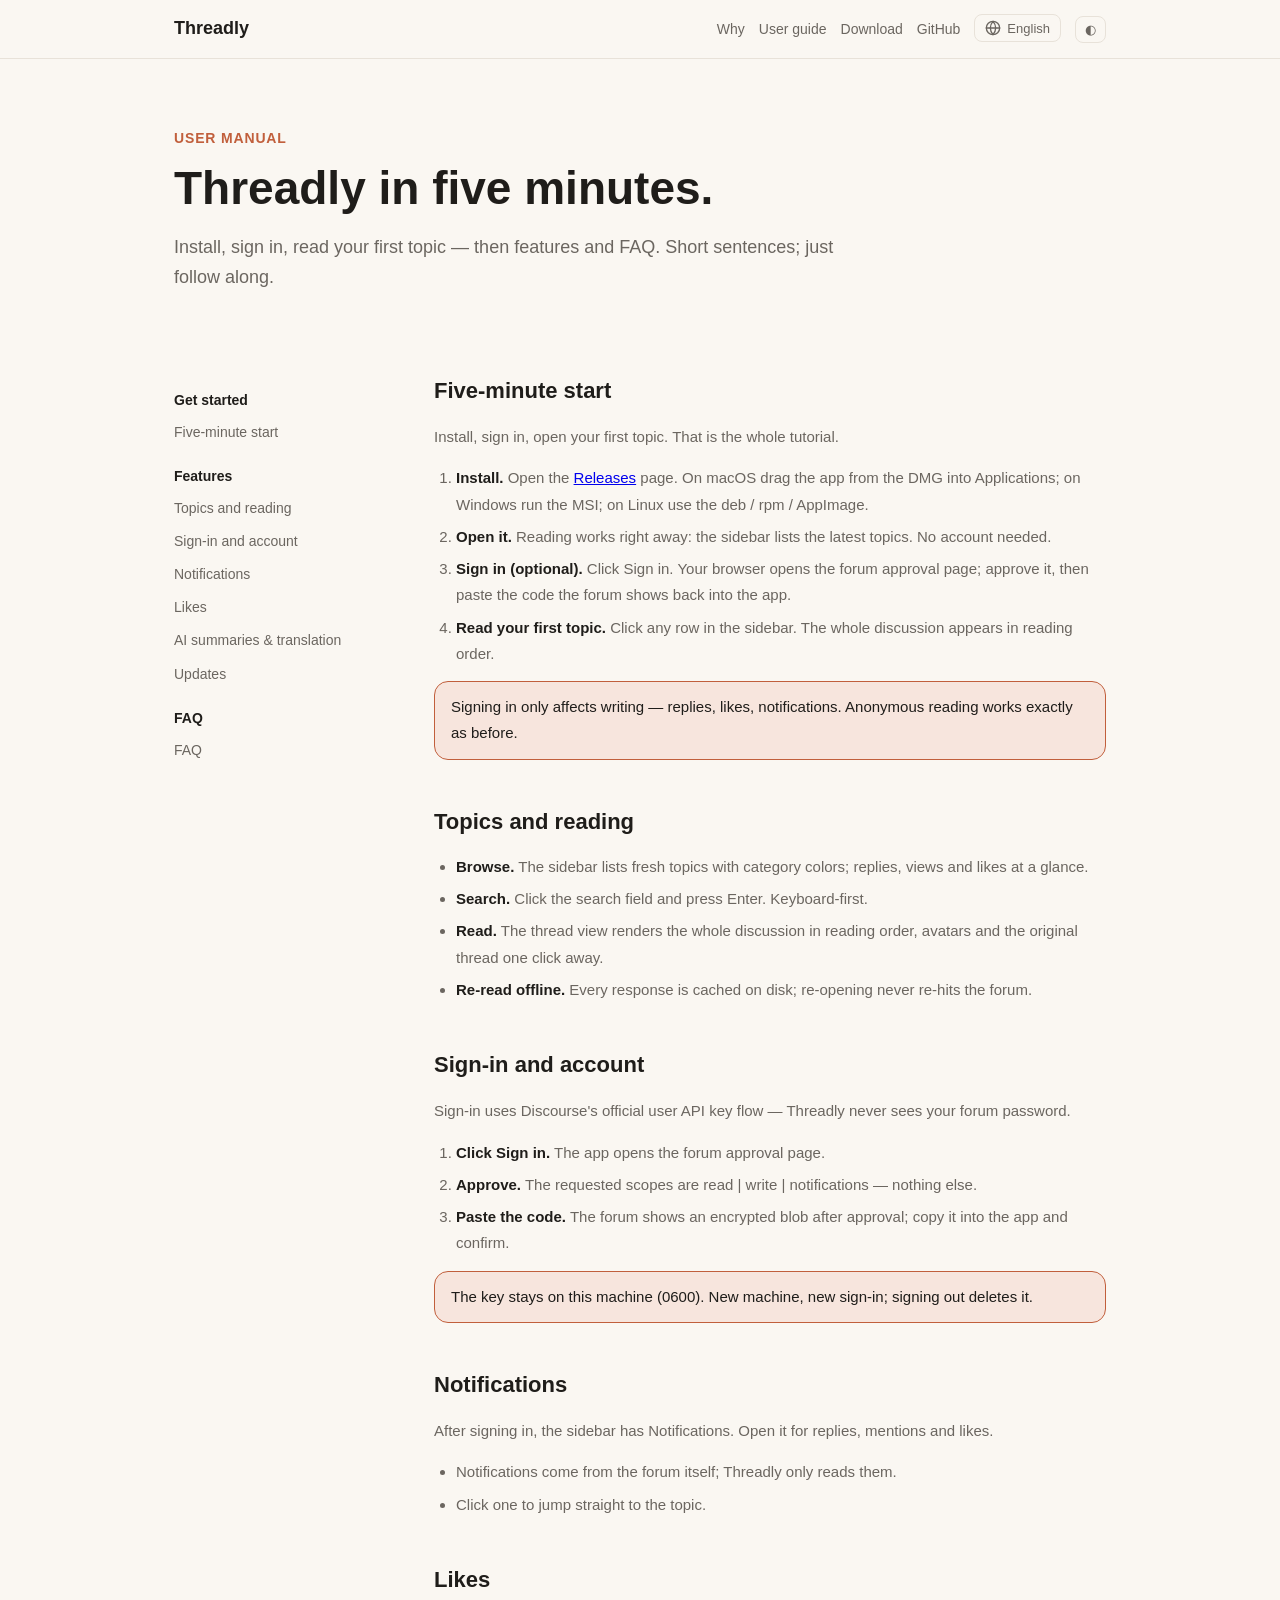
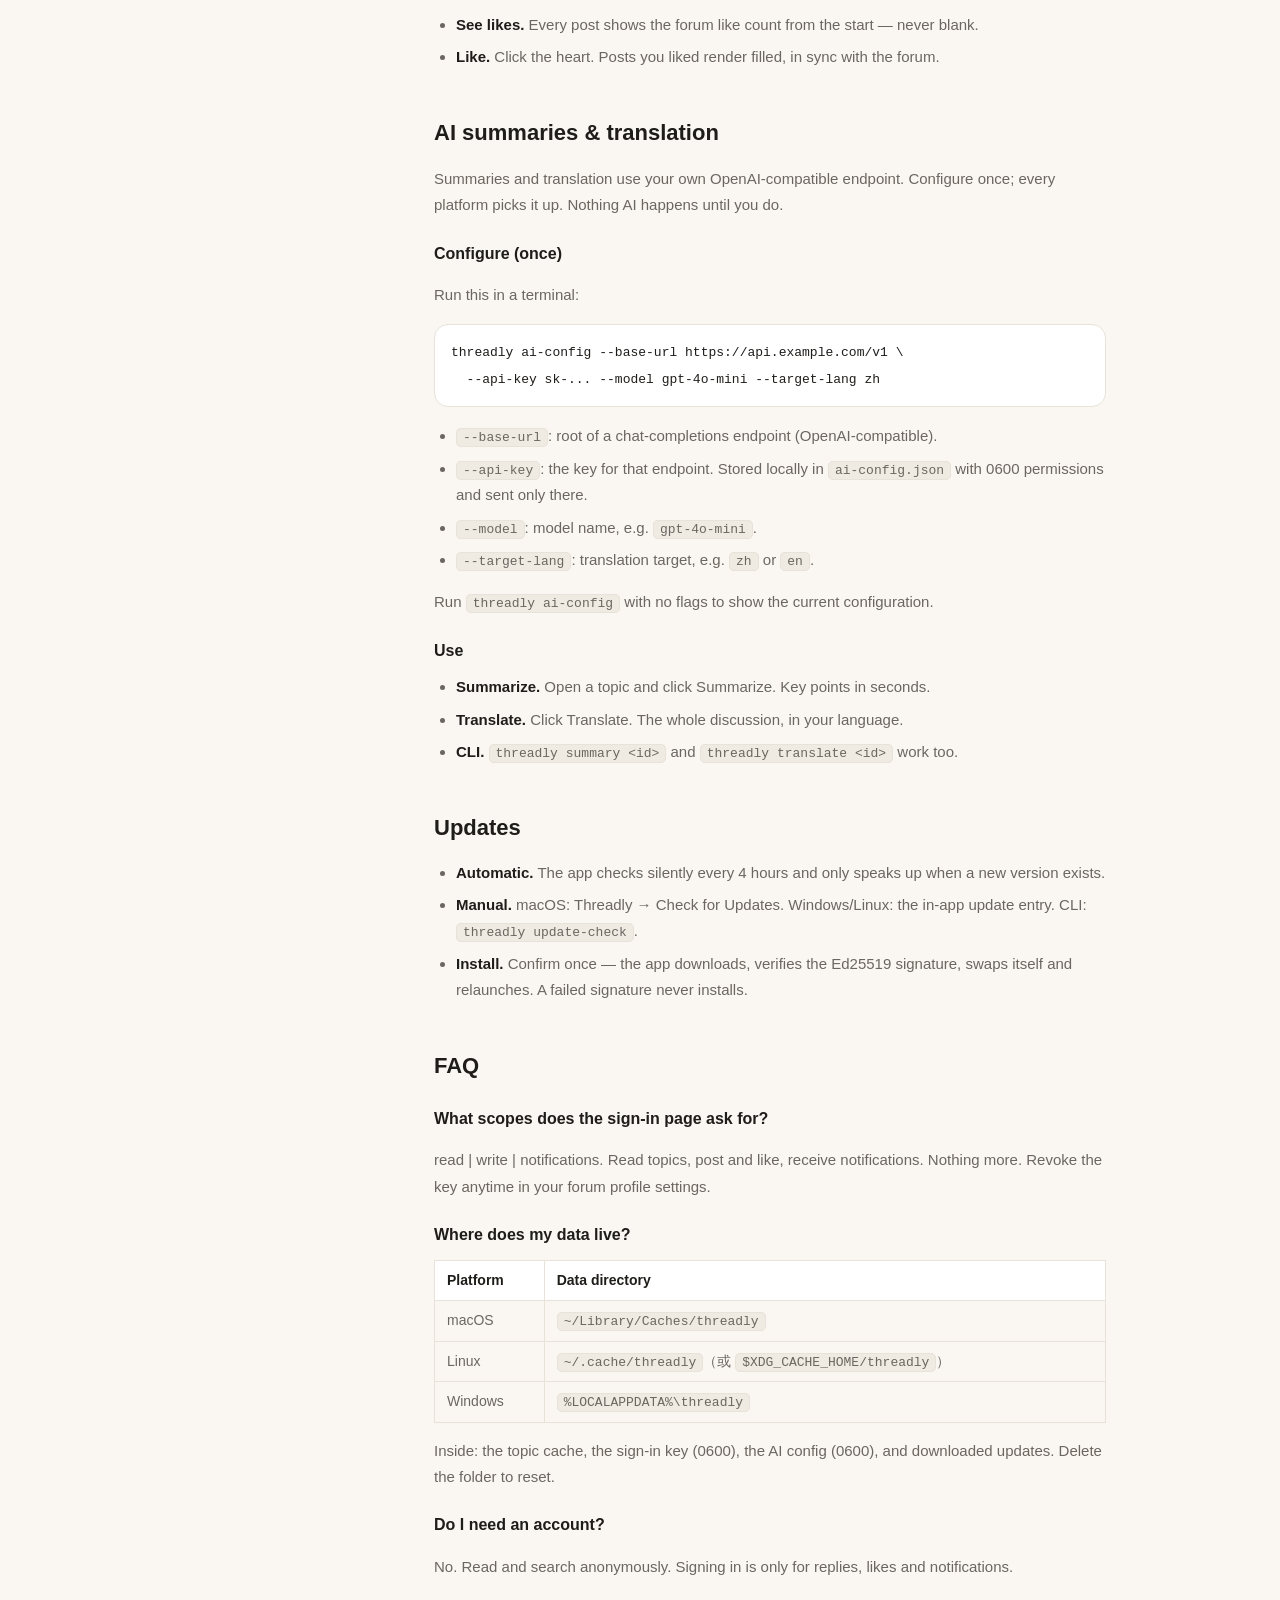
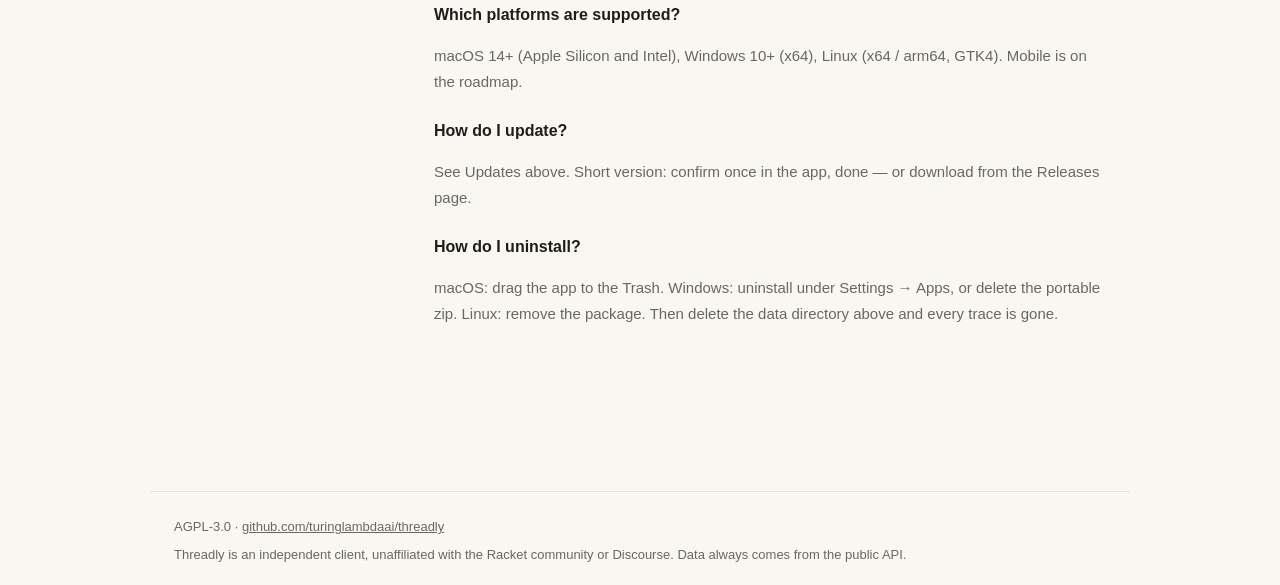
==== site/guide.html @ c2ba6679 "update engine on rivet/distribution; RivetUpdate on macOS; v0.11.0 consumption - app/update.rkt: the" ====
<!DOCTYPE html>
<html lang="zh-CN">
<head>
<meta charset="utf-8">
<meta name="viewport" content="width=device-width, initial-scale=1">
<title>Threadly — 使用手册</title>
<meta name="description" content="Threadly 使用手册:五分钟上手、登录、话题阅读、通知、AI 摘要与翻译(ai-config 0600 配置)、点赞与常见问题。">
<link rel="stylesheet" href="styles.css">
<script>
  (function () {
    var t = localStorage.getItem('threadly-theme');
    if (!t) t = matchMedia('(prefers-color-scheme: dark)').matches ? 'dark' : 'light';
    document.documentElement.dataset.theme = t;
    var l = localStorage.getItem('threadly-lang');
    if (!l) l = (navigator.language || 'zh').toLowerCase().startsWith('zh') ? 'zh' : 'en';
    document.documentElement.lang = l === 'zh' ? 'zh-CN' : 'en';
  })();
</script>
<style>
  /* Manual layout — same palette tokens as styles.css. */
  .manual { display: grid; grid-template-columns: 220px minmax(0,1fr); gap: 40px; padding: 44px 0 24px; }
  @media (max-width: 860px) { .manual { grid-template-columns: 1fr; } .manual-toc { position: static; } }
  .manual-toc { position: sticky; top: 24px; align-self: start; font-size: 14px; }
  .manual-toc a { display: block; padding: 5px 0; color: var(--muted); text-decoration: none; }
  .manual-toc a:hover { color: var(--accent); }
  .manual-toc .toc-group { margin: 16px 0 4px; font-weight: 700; color: var(--ink); }
  .manual h2 { font-size: 22px; margin: 0 0 14px; }
  .manual section { margin: 0 0 44px; }
  .manual p, .manual li { color: var(--muted); font-size: 15px; line-height: 1.75; }
  .manual h3 { font-size: 16px; margin: 22px 0 8px; color: var(--ink); }
  .manual ol, .manual ul { padding-left: 22px; margin: 10px 0; }
  .manual li { margin: 6px 0; }
  .manual strong { color: var(--ink); }
  .manual code { background: var(--chip-bg); border: 1px solid var(--line); border-radius: 5px; padding: 1px 6px; font-size: 13px; }
  .manual pre { background: var(--surface); border: 1px solid var(--line); border-radius: var(--radius); padding: 14px 16px; overflow-x: auto; }
  .manual pre code { border: 0; background: none; padding: 0; }
  .callout { border: 1px solid var(--accent); border-radius: var(--radius); background: var(--accent-soft); padding: 12px 16px; margin: 14px 0; }
  .callout p { margin: 0; color: var(--ink); }
  table.faq-table, table.how-table { border-collapse: collapse; width: 100%; margin: 12px 0; font-size: 14px; }
  .manual th, .manual td { border: 1px solid var(--line); padding: 8px 12px; text-align: left; vertical-align: top; }
  .manual th { color: var(--ink); background: var(--surface); }
  .manual td { color: var(--muted); }
</style>
</head>
<body>
<header class="nav">
  <div class="nav-inner">
    <a class="brand" href="index.html">Threadly</a>
    <nav class="nav-links">
      <a href="index.html#why" data-i18n="nav.why">为什么需要</a>
      <a href="#" data-i18n="nav.guide">使用手册</a>
      <a href="index.html#download" data-i18n="nav.download">下载</a>
      <a href="https://github.com/turinglambdaai/threadly" data-i18n="nav.github">GitHub</a>
      <div class="lang-dropdown-wrapper">
        <button class="lang-btn" type="button" aria-label="Switch language">
          <svg width="16" height="16" viewBox="0 0 24 24" fill="none" stroke="currentColor" stroke-width="2" stroke-linecap="round" stroke-linejoin="round"><circle cx="12" cy="12" r="10"></circle><line x1="2" y1="12" x2="22" y2="12"></line><path d="M12 2a15.3 15.3 0 0 1 4 10 15.3 15.3 0 0 1-4 10 15.3 15.3 0 0 1-4-10 15.3 15.3 0 0 1 4-10z"></path></svg>
          <span id="current-lang-label">English</span>
        </button>
        <ul class="lang-menu">
          <li onclick="setLanguage('en')">English</li>
          <li onclick="setLanguage('zh')">简体中文</li>
        </ul>
      </div>
      <button class="theme-btn" id="theme-btn" aria-label="Toggle theme">◐</button>
    </nav>
  </div>
</header>

<main>
  <section class="hero" style="padding-bottom:8px">
    <p class="kicker" data-i18n="kicker">使用手册</p>
    <h1 data-i18n="hero-title">五分钟读懂 Threadly。</h1>
    <p class="lede" data-i18n="hero-lede">
      安装、登录、读第一个话题；再看核心功能与常见问题。句子短，照着做即可。
    </p>
  </section>

  <div class="manual">
    <aside class="manual-toc">
      <div class="toc-group" data-i18n="toc.start">上手</div>
      <a href="#quickstart" data-i18n="toc.quickstart">五分钟上手</a>
      <div class="toc-group" data-i18n="toc.core">核心功能</div>
      <a href="#topics" data-i18n="toc.topics">话题与阅读</a>
      <a href="#signin" data-i18n="toc.signin">登录与账号</a>
      <a href="#notifications" data-i18n="toc.notifications">通知</a>
      <a href="#likes" data-i18n="toc.likes">点赞</a>
      <a href="#ai" data-i18n="toc.ai">AI 摘要与翻译</a>
      <a href="#updates" data-i18n="toc.updates">更新</a>
      <div class="toc-group" data-i18n="toc.faq">常见问题</div>
      <a href="#faq" data-i18n="toc.faq">FAQ</a>
    </aside>

    <div class="manual-body">

      <!-- =================== 五分钟上手 =================== -->
      <section id="quickstart">
        <h2 data-i18n="qs-title">五分钟上手</h2>
        <p data-i18n="qs-lede">安装、登录、点开第一个话题。教程到这里就结束了。</p>
        <ol>
          <li data-i18n="qs-1"><strong>安装。</strong>打开 <a href="https://github.com/turinglambdaai/threadly/releases/latest">Releases</a> 页。macOS 把 DMG 里的应用拖进「应用程序」；Windows 双击 MSI；Linux 用 deb / rpm / AppImage。</li>
          <li data-i18n="qs-2"><strong>打开。</strong>启动即读：侧栏列出论坛最新话题，不需要账号。</li>
          <li data-i18n="qs-3"><strong>登录（可选）。</strong>点「登录」。浏览器打开论坛授权页，点批准；把论坛显示的那串代码粘贴回应用。完成。</li>
          <li data-i18n="qs-4"><strong>读第一个话题。</strong>点侧栏任意一行。整条讨论按阅读顺序排好，长帖也能一口气读完。</li>
        </ol>
        <div class="callout"><p data-i18n="qs-hint">提示：登录只影响写操作——回帖、点赞、通知。只读不登录，一切照旧。</p></div>
      </section>

      <!-- =================== 核心功能 =================== -->
      <section id="topics">
        <h2 data-i18n="topics-title">话题与阅读</h2>
        <ul>
          <li data-i18n="topics-1"><strong>浏览最新。</strong>侧栏按分类列出最新话题；回复、浏览、点赞数一目了然。</li>
          <li data-i18n="topics-2"><strong>搜索归档。</strong>点搜索框，回车即搜。键盘直达。</li>
          <li data-i18n="topics-3"><strong>读长帖。</strong>读帖视图按阅读顺序呈现整条讨论；作者头像、原帖链接随手可点。</li>
          <li data-i18n="topics-4"><strong>离线重读。</strong>每次响应都落盘缓存。重开页面不重新请求。</li>
        </ul>
      </section>

      <section id="signin">
        <h2 data-i18n="signin-title">登录与账号</h2>
        <p data-i18n="signin-1">登录用 Discourse 官方的 user API key 流程，Threadly 不碰你的论坛密码。</p>
        <ol>
          <li data-i18n="signin-2"><strong>点「登录」。</strong>应用打开论坛授权页。</li>
          <li data-i18n="signin-3"><strong>批准授权。</strong>申请的权限是 read | write | notifications——读、写、通知，仅此三项。</li>
          <li data-i18n="signin-4"><strong>粘贴代码。</strong>论坛批准后显示一段加密文本；复制，粘进应用，确认。</li>
        </ol>
        <div class="callout"><p data-i18n="signin-hint">密钥只存本机（0600 权限）。换机器要重新登录；登出即删。</p></div>
      </section>

      <section id="notifications">
        <h2 data-i18n="notif-title">通知</h2>
        <p data-i18n="notif-1">登录后，侧栏有「通知」。点开，看论坛的回复、提及与点赞。</p>
        <ul>
          <li data-i18n="notif-2">通知来自论坛本体，Threadly 只读不存。</li>
          <li data-i18n="notif-3">点一条通知，直接跳到对应话题。</li>
        </ul>
      </section>

      <section id="likes">
        <h2 data-i18n="likes-title">点赞</h2>
        <ul>
          <li data-i18n="likes-1"><strong>看点赞。</strong>每楼右侧显示论坛的点赞数——打开就有，不是空白。</li>
          <li data-i18n="likes-2"><strong>点赞。</strong>点红心即可。你点过的楼显示实心，论坛状态实时同步。</li>
        </ul>
      </section>

      <section id="ai">
        <h2 data-i18n="ai-title">AI 摘要与翻译</h2>
        <p data-i18n="ai-1">摘要和翻译走你自己的 OpenAI 兼容端点。配一次，三平台都能用。默认未配置——不配置就没有 AI 功能，其余一切照常。</p>
        <h3 data-i18n="ai-cfg-title">配置（一次）</h3>
        <p data-i18n="ai-cfg-1">终端里执行：</p>
        <pre><code>threadly ai-config --base-url https://api.example.com/v1 \
  --api-key sk-... --model gpt-4o-mini --target-lang zh</code></pre>
        <ul>
          <li data-i18n="ai-cfg-2"><code>--base-url</code>：聊天补全端点根地址（OpenAI 兼容即可）。</li>
          <li data-i18n="ai-cfg-3"><code>--api-key</code>：该端点的密钥。只存本机 <code>ai-config.json</code>，权限 0600，只发往该端点。</li>
          <li data-i18n="ai-cfg-4"><code>--model</code>：模型名，如 <code>gpt-4o-mini</code>。</li>
          <li data-i18n="ai-cfg-5"><code>--target-lang</code>：翻译目标语言，如 <code>zh</code>、<code>en</code>。</li>
        </ul>
        <p data-i18n="ai-cfg-6">不带参数执行 <code>threadly ai-config</code> 可查看当前配置。</p>
        <h3 data-i18n="ai-use-title">使用</h3>
        <ul>
          <li data-i18n="ai-use-1"><strong>摘要。</strong>打开话题，点「摘要」。长帖几十秒出要点。</li>
          <li data-i18n="ai-use-2"><strong>翻译。</strong>点「翻译」。整条讨论译成目标语言。</li>
          <li data-i18n="ai-use-3"><strong>命令行。</strong><code>threadly summary &lt;id&gt;</code>、<code>threadly translate &lt;id&gt;</code> 同样可用。</li>
        </ul>
      </section>

      <section id="updates">
        <h2 data-i18n="upd-title">更新</h2>
        <ul>
          <li data-i18n="upd-1"><strong>自动检查。</strong>应用每 4 小时静默查一次新版；有新版才提醒。</li>
          <li data-i18n="upd-2"><strong>手动检查。</strong>macOS 在菜单 Threadly → Check for Updates；Windows/Linux 在应用内更新入口。命令行也可：<code>threadly update-check</code>。</li>
          <li data-i18n="upd-3"><strong>安装。</strong>确认后应用自己下载、验签、换新并重启。更新包带 Ed25519 签名，验证不过不安装。</li>
        </ul>
      </section>

      <!-- =================== FAQ =================== -->
      <section id="faq">
        <h2 data-i18n="faq-title">常见问题</h2>

        <h3 data-i18n="faq1-q">登录页让我批准哪些权限？</h3>
        <p data-i18n="faq1-a">read | write | notifications。读话题、回帖点赞、收通知。没有更多。密钥随时可在论坛个人设置里吊销。</p>

        <h3 data-i18n="faq2-q">我的数据存在哪里？</h3>
        <table class="faq-table">
          <thead>
            <tr><th data-i18n="faq2-os">平台</th><th data-i18n="faq2-path">数据目录</th></tr>
          </thead>
          <tbody>
            <tr><td>macOS</td><td><code>~/Library/Caches/threadly</code></td></tr>
            <tr><td>Linux</td><td><code>~/.cache/threadly</code>（或 <code>$XDG_CACHE_HOME/threadly</code>）</td></tr>
            <tr><td>Windows</td><td><code>%LOCALAPPDATA%\threadly</code></td></tr>
          </tbody>
        </table>
        <p data-i18n="faq2-more">里面有：话题缓存、登录密钥（0600）、AI 配置（0600）、更新下载。删目录即重置。</p>

        <h3 data-i18n="faq3-q">必须注册账号吗？</h3>
        <p data-i18n="faq3-a">不。匿名可读、可搜。登录只为回帖、点赞、通知。</p>

        <h3 data-i18n="faq4-q">支持哪些平台？</h3>
        <p data-i18n="faq4-a">macOS 14+（Apple Silicon 与 Intel）、Windows 10+（x64）、Linux（x64 / arm64，GTK4）。移动端在路线图上。</p>

        <h3 data-i18n="faq5-q">怎么更新？</h3>
        <p data-i18n="faq5-a">见上文「更新」。简版：应用内确认，一键完成；或到 Releases 页手动下载。</p>

        <h3 data-i18n="faq6-q">怎么卸载？</h3>
        <p data-i18n="faq6-a">macOS 把应用拖进废纸篓；Windows 在「设置 → 应用」卸载，或另存便携 zip 直接删除；Linux 卸载对应的包。再删掉上文的数据目录，痕迹清零。</p>
      </section>

    </div>
  </div>
</main>

<footer>
  <span>AGPL-3.0 · <a href="https://github.com/turinglambdaai/threadly">github.com/turinglambdaai/threadly</a></span>
  <span data-i18n="footer-note">Threadly 是独立客户端，与 Racket 社区和 Discourse 无隶属关系。数据始终来自公开接口。</span>
</footer>

<script>
(function () {
  var I18N = {
    en: {
      'nav.why': 'Why', 'nav.guide': 'User guide', 'nav.download': 'Download', 'nav.github': 'GitHub',
      'kicker': 'User manual',
      'hero-title': 'Threadly in five minutes.',
      'hero-lede': 'Install, sign in, read your first topic — then features and FAQ. Short sentences; just follow along.',
      'toc.start': 'Get started', 'toc.quickstart': 'Five-minute start',
      'toc.core': 'Features', 'toc.topics': 'Topics and reading', 'toc.signin': 'Sign-in and account',
      'toc.notifications': 'Notifications', 'toc.likes': 'Likes', 'toc.ai': 'AI summaries & translation',
      'toc.updates': 'Updates', 'toc.faq': 'FAQ',
      'qs-title': 'Five-minute start',
      'qs-lede': 'Install, sign in, open your first topic. That is the whole tutorial.',
      'qs-1': "<strong>Install.</strong> Open the <a href='https://github.com/turinglambdaai/threadly/releases/latest'>Releases</a> page. On macOS drag the app from the DMG into Applications; on Windows run the MSI; on Linux use the deb / rpm / AppImage.",
      'qs-2': '<strong>Open it.</strong> Reading works right away: the sidebar lists the latest topics. No account needed.',
      'qs-3': '<strong>Sign in (optional).</strong> Click Sign in. Your browser opens the forum approval page; approve it, then paste the code the forum shows back into the app.',
      'qs-4': '<strong>Read your first topic.</strong> Click any row in the sidebar. The whole discussion appears in reading order.',
      'qs-hint': 'Signing in only affects writing — replies, likes, notifications. Anonymous reading works exactly as before.',
      'topics-title': 'Topics and reading',
      'topics-1': '<strong>Browse.</strong> The sidebar lists fresh topics with category colors; replies, views and likes at a glance.',
      'topics-2': '<strong>Search.</strong> Click the search field and press Enter. Keyboard-first.',
      'topics-3': '<strong>Read.</strong> The thread view renders the whole discussion in reading order, avatars and the original thread one click away.',
      'topics-4': '<strong>Re-read offline.</strong> Every response is cached on disk; re-opening never re-hits the forum.',
      'signin-title': 'Sign-in and account',
      'signin-1': "Sign-in uses Discourse's official user API key flow — Threadly never sees your forum password.",
      'signin-2': '<strong>Click Sign in.</strong> The app opens the forum approval page.',
      'signin-3': '<strong>Approve.</strong> The requested scopes are read | write | notifications — nothing else.',
      'signin-4': '<strong>Paste the code.</strong> The forum shows an encrypted blob after approval; copy it into the app and confirm.',
      'signin-hint': 'The key stays on this machine (0600). New machine, new sign-in; signing out deletes it.',
      'notif-title': 'Notifications',
      'notif-1': 'After signing in, the sidebar has Notifications. Open it for replies, mentions and likes.',
      'notif-2': 'Notifications come from the forum itself; Threadly only reads them.',
      'notif-3': 'Click one to jump straight to the topic.',
      'likes-title': 'Likes',
      'likes-1': '<strong>See likes.</strong> Every post shows the forum like count from the start — never blank.',
      'likes-2': '<strong>Like.</strong> Click the heart. Posts you liked render filled, in sync with the forum.',
      'ai-title': 'AI summaries & translation',
      'ai-1': 'Summaries and translation use your own OpenAI-compatible endpoint. Configure once; every platform picks it up. Nothing AI happens until you do.',
      'ai-cfg-title': 'Configure (once)',
      'ai-cfg-1': 'Run this in a terminal:',
      'ai-cfg-2': "<code>--base-url</code>: root of a chat-completions endpoint (OpenAI-compatible).",
      'ai-cfg-3': '<code>--api-key</code>: the key for that endpoint. Stored locally in <code>ai-config.json</code> with 0600 permissions and sent only there.',
      'ai-cfg-4': '<code>--model</code>: model name, e.g. <code>gpt-4o-mini</code>.',
      'ai-cfg-5': '<code>--target-lang</code>: translation target, e.g. <code>zh</code> or <code>en</code>.',
      'ai-cfg-6': 'Run <code>threadly ai-config</code> with no flags to show the current configuration.',
      'ai-use-title': 'Use',
      'ai-use-1': '<strong>Summarize.</strong> Open a topic and click Summarize. Key points in seconds.',
      'ai-use-2': '<strong>Translate.</strong> Click Translate. The whole discussion, in your language.',
      'ai-use-3': '<strong>CLI.</strong> <code>threadly summary &lt;id&gt;</code> and <code>threadly translate &lt;id&gt;</code> work too.',
      'upd-title': 'Updates',
      'upd-1': '<strong>Automatic.</strong> The app checks silently every 4 hours and only speaks up when a new version exists.',
      'upd-2': '<strong>Manual.</strong> macOS: Threadly → Check for Updates. Windows/Linux: the in-app update entry. CLI: <code>threadly update-check</code>.',
      'upd-3': '<strong>Install.</strong> Confirm once — the app downloads, verifies the Ed25519 signature, swaps itself and relaunches. A failed signature never installs.',
      'faq-title': 'FAQ',
      'faq1-q': 'What scopes does the sign-in page ask for?',
      'faq1-a': 'read | write | notifications. Read topics, post and like, receive notifications. Nothing more. Revoke the key anytime in your forum profile settings.',
      'faq2-q': 'Where does my data live?',
      'faq2-os': 'Platform', 'faq2-path': 'Data directory',
      'faq2-more': 'Inside: the topic cache, the sign-in key (0600), the AI config (0600), and downloaded updates. Delete the folder to reset.',
      'faq3-q': 'Do I need an account?',
      'faq3-a': 'No. Read and search anonymously. Signing in is only for replies, likes and notifications.',
      'faq4-q': 'Which platforms are supported?',
      'faq4-a': 'macOS 14+ (Apple Silicon and Intel), Windows 10+ (x64), Linux (x64 / arm64, GTK4). Mobile is on the roadmap.',
      'faq5-q': 'How do I update?',
      'faq5-a': 'See Updates above. Short version: confirm once in the app, done — or download from the Releases page.',
      'faq6-q': 'How do I uninstall?',
      'faq6-a': 'macOS: drag the app to the Trash. Windows: uninstall under Settings → Apps, or delete the portable zip. Linux: remove the package. Then delete the data directory above and every trace is gone.',
      'footer-note': 'Threadly is an independent client, unaffiliated with the Racket community or Discourse. Data always comes from the public API.'
    },
    zh: {
      'nav.why': '为什么需要', 'nav.guide': '使用手册', 'nav.download': '下载', 'nav.github': 'GitHub',
      'kicker': '使用手册',
      'hero-title': '五分钟读懂 Threadly。',
      'hero-lede': '安装、登录、读第一个话题；再看核心功能与常见问题。句子短，照着做即可。',
      'toc.start': '上手', 'toc.quickstart': '五分钟上手',
      'toc.core': '核心功能', 'toc.topics': '话题与阅读', 'toc.signin': '登录与账号',
      'toc.notifications': '通知', 'toc.likes': '点赞', 'toc.ai': 'AI 摘要与翻译',
      'toc.updates': '更新', 'toc.faq': '常见问题',
      'qs-title': '五分钟上手',
      'qs-lede': '安装、登录、点开第一个话题。教程到这里就结束了。',
      'qs-1': '<strong>安装。</strong>打开 <a href="https://github.com/turinglambdaai/threadly/releases/latest">Releases</a> 页。macOS 把 DMG 里的应用拖进「应用程序」；Windows 双击 MSI；Linux 用 deb / rpm / AppImage。',
      'qs-2': '<strong>打开。</strong>启动即读：侧栏列出论坛最新话题，不需要账号。',
      'qs-3': '<strong>登录（可选）。</strong>点「登录」。浏览器打开论坛授权页，点批准；把论坛显示的那串代码粘贴回应用。完成。',
      'qs-4': '<strong>读第一个话题。</strong>点侧栏任意一行。整条讨论按阅读顺序排好，长帖也能一口气读完。',
      'qs-hint': '提示：登录只影响写操作——回帖、点赞、通知。只读不登录，一切照旧。',
      'topics-title': '话题与阅读',
      'topics-1': '<strong>浏览最新。</strong>侧栏按分类列出最新话题；回复、浏览、点赞数一目了然。',
      'topics-2': '<strong>搜索归档。</strong>点搜索框，回车即搜。键盘直达。',
      'topics-3': '<strong>读长帖。</strong>读帖视图按阅读顺序呈现整条讨论；作者头像、原帖链接随手可点。',
      'topics-4': '<strong>离线重读。</strong>每次响应都落盘缓存。重开页面不重新请求。',
      'signin-title': '登录与账号',
      'signin-1': '登录用 Discourse 官方的 user API key 流程，Threadly 不碰你的论坛密码。',
      'signin-2': '<strong>点「登录」。</strong>应用打开论坛授权页。',
      'signin-3': '<strong>批准授权。</strong>申请的权限是 read | write | notifications——读、写、通知，仅此三项。',
      'signin-4': '<strong>粘贴代码。</strong>论坛批准后显示一段加密文本；复制，粘进应用，确认。',
      'signin-hint': '密钥只存本机（0600 权限）。换机器要重新登录；登出即删。',
      'notif-title': '通知',
      'notif-1': '登录后，侧栏有「通知」。点开，看论坛的回复、提及与点赞。',
      'notif-2': '通知来自论坛本体，Threadly 只读不存。',
      'notif-3': '点一条通知，直接跳到对应话题。',
      'likes-title': '点赞',
      'likes-1': '<strong>看点赞。</strong>每楼右侧显示论坛的点赞数——打开就有，不是空白。',
      'likes-2': '<strong>点赞。</strong>点红心即可。你点过的楼显示实心，论坛状态实时同步。',
      'ai-title': 'AI 摘要与翻译',
      'ai-1': '摘要和翻译走你自己的 OpenAI 兼容端点。配一次，三平台都能用。默认未配置——不配置就没有 AI 功能，其余一切照常。',
      'ai-cfg-title': '配置（一次）',
      'ai-cfg-1': '终端里执行：',
      'ai-cfg-2': '<code>--base-url</code>：聊天补全端点根地址（OpenAI 兼容即可）。',
      'ai-cfg-3': '<code>--api-key</code>：该端点的密钥。只存本机 <code>ai-config.json</code>，权限 0600，只发往该端点。',
      'ai-cfg-4': '<code>--model</code>：模型名，如 <code>gpt-4o-mini</code>。',
      'ai-cfg-5': '<code>--target-lang</code>：翻译目标语言，如 <code>zh</code>、<code>en</code>。',
      'ai-cfg-6': '不带参数执行 <code>threadly ai-config</code> 可查看当前配置。',
      'ai-use-title': '使用',
      'ai-use-1': '<strong>摘要。</strong>打开话题，点「摘要」。长帖几十秒出要点。',
      'ai-use-2': '<strong>翻译。</strong>点「翻译」。整条讨论译成目标语言。',
      'ai-use-3': '<strong>命令行。</strong><code>threadly summary &lt;id&gt;</code>、<code>threadly translate &lt;id&gt;</code> 同样可用。',
      'upd-title': '更新',
      'upd-1': '<strong>自动检查。</strong>应用每 4 小时静默查一次新版；有新版才提醒。',
      'upd-2': '<strong>手动检查。</strong>macOS 在菜单 Threadly → Check for Updates；Windows/Linux 在应用内更新入口。命令行也可：<code>threadly update-check</code>。',
      'upd-3': '<strong>安装。</strong>确认后应用自己下载、验签、换新并重启。更新包带 Ed25519 签名，验证不过不安装。',
      'faq-title': '常见问题',
      'faq1-q': '登录页让我批准哪些权限？',
      'faq1-a': 'read | write | notifications。读话题、回帖点赞、收通知。没有更多。密钥随时可在论坛个人设置里吊销。',
      'faq2-q': '我的数据存在哪里？',
      'faq2-os': '平台', 'faq2-path': '数据目录',
      'faq2-more': '里面有：话题缓存、登录密钥（0600）、AI 配置（0600）、更新下载。删目录即重置。',
      'faq3-q': '必须注册账号吗？',
      'faq3-a': '不。匿名可读、可搜。登录只为回帖、点赞、通知。',
      'faq4-q': '支持哪些平台？',
      'faq4-a': 'macOS 14+（Apple Silicon 与 Intel）、Windows 10+（x64）、Linux（x64 / arm64，GTK4）。移动端在路线图上。',
      'faq5-q': '怎么更新？',
      'faq5-a': '见上文「更新」。简版：应用内确认，一键完成；或到 Releases 页手动下载。',
      'faq6-q': '怎么卸载？',
      'faq6-a': 'macOS 把应用拖进废纸篓；Windows 在「设置 → 应用」卸载，或另存便携 zip 直接删除；Linux 卸载对应的包。再删掉上文的数据目录，痕迹清零。',
      'footer-note': 'Threadly 是独立客户端，与 Racket 社区和 Discourse 无隶属关系。数据始终来自公开接口。'
    }
  };

  function setLang(lang) {
    document.documentElement.lang = lang === 'zh' ? 'zh-CN' : 'en';
    var dict = I18N[lang];
    document.querySelectorAll('[data-i18n]').forEach(function (el) {
      var key = el.getAttribute('data-i18n');
      if (dict[key]) el.innerHTML = dict[key];
    });
    document.getElementById('current-lang-label').textContent = lang === 'zh' ? '简体中文' : 'English';
    localStorage.setItem('threadly-lang', lang);
  }

  window.setLanguage = setLang;

  document.querySelector('.lang-btn').addEventListener('click', function () {
    var menu = document.querySelector('.lang-menu');
    menu.classList.toggle('open');
  });

  document.getElementById('theme-btn').addEventListener('click', function () {
    var next = document.documentElement.dataset.theme === 'dark' ? 'light' : 'dark';
    document.documentElement.dataset.theme = next;
    localStorage.setItem('threadly-theme', next);
  });

  setLang(document.documentElement.lang === 'zh-CN' ? 'zh' : 'en');
})();
</script>
</body>
</html>
---- site/styles.css ----
/* Threadly product site — shared warm palette aligned with the product
   line (payback/taskly values), light & dark, zero dependencies. */
:root {
  --bg: #faf7f2;
  --surface: #ffffff;
  --ink: #1f1d1a;
  --muted: #6b6660;
  --line: #e8e2d9;
  --accent: #c15f3c;
  --accent-soft: #f7e5dd;
  --accent-ink: #ffffff;
  --chip-bg: #f0ebe2;
  --radius: 14px;
}
:root[data-theme="dark"] {
  --bg: #1b1a18;
  --surface: #24221f;
  --ink: #ece9e2;
  --muted: #a6a099;
  --line: #35322d;
  --accent: #d08a6e;
  --accent-soft: #3a2d27;
  --accent-ink: #1b1a18;
  --chip-bg: #2e2b27;
}

* { box-sizing: border-box; }
html { scroll-behavior: smooth; }
body {
  margin: 0;
  background: var(--bg);
  color: var(--ink);
  font: 16px/1.65 ui-sans-serif, -apple-system, "PingFang SC", "Segoe UI", sans-serif;
  -webkit-font-smoothing: antialiased;
}
main { max-width: 980px; margin: 0 auto; padding: 0 24px 64px; }

/* ---- nav ---- */
.nav { border-bottom: 1px solid var(--line); background: var(--bg); }
.nav-inner {
  max-width: 980px;
  margin: 0 auto;
  padding: 14px 24px;
  display: flex;
  justify-content: space-between;
  align-items: center;
  gap: 12px;
}
.brand { font-weight: 700; font-size: 18px; color: var(--ink); text-decoration: none; }
.nav-links { display: flex; align-items: center; gap: 14px; flex-wrap: wrap; }
.nav-links a { color: var(--muted); text-decoration: none; font-size: 14px; }
.nav-links a:hover { color: var(--accent); }

.lang-dropdown-wrapper { position: relative; }
.lang-btn {
  display: inline-flex;
  align-items: center;
  gap: 6px;
  border: 1px solid var(--line);
  background: transparent;
  color: var(--muted);
  border-radius: 8px;
  padding: 5px 10px;
  font-size: 13px;
  cursor: pointer;
}
.lang-menu {
  display: none;
  position: absolute;
  right: 0;
  margin: 6px 0 0;
  padding: 4px;
  list-style: none;
  background: var(--surface);
  border: 1px solid var(--line);
  border-radius: 10px;
  box-shadow: 0 6px 20px rgba(0,0,0,.08);
  z-index: 5;
}
.lang-menu.open { display: block; }
.lang-menu li { padding: 6px 14px; font-size: 13px; cursor: pointer; white-space: nowrap; }
.lang-menu li:hover { background: var(--chip-bg); }

.theme-btn {
  border: 1px solid var(--line);
  background: transparent;
  color: var(--muted);
  border-radius: 8px;
  padding: 5px 9px;
  font-size: 13px;
  cursor: pointer;
}
.theme-btn:hover { background: var(--chip-bg); }

/* ---- hero ---- */
.hero { padding: 68px 0 52px; }
.kicker {
  color: var(--accent);
  font-weight: 600;
  font-size: 14px;
  letter-spacing: .06em;
  text-transform: uppercase;
  margin: 0 0 12px;
}
h1 { font-size: clamp(32px, 5vw, 46px); line-height: 1.15; margin: 0 0 18px; }
.lede { max-width: 660px; font-size: 18px; color: var(--muted); margin: 0 0 28px; }
.cta { display: flex; gap: 12px; flex-wrap: wrap; }

.btn {
  border-radius: 10px;
  padding: 10px 18px;
  font-size: 15px;
  font-weight: 600;
  text-decoration: none;
  display: inline-flex;
  align-items: center;
  gap: 8px;
}
.btn-primary { background: var(--accent); color: var(--accent-ink); border: 1px solid var(--accent); }
.btn-primary:hover { filter: brightness(1.06); }
.btn-secondary { border: 1px solid var(--line); color: var(--ink); background: var(--surface); }
.btn-secondary:hover { background: var(--chip-bg); }

/* ---- sections & cards ---- */
.section { padding: 40px 0 8px; }
.section.alt { background: var(--surface); border: 1px solid var(--line); border-radius: var(--radius); padding: 32px 28px; margin: 32px 0; }
.section h2 { font-size: 24px; margin: 0 0 20px; }
.grid { display: grid; gap: 16px; }
.three { grid-template-columns: repeat(auto-fit, minmax(260px, 1fr)); }
.two { grid-template-columns: repeat(auto-fit, minmax(300px, 1fr)); }

.card {
  background: var(--surface);
  border: 1px solid var(--line);
  border-radius: var(--radius);
  padding: 20px 22px;
}
.section.alt .card { background: var(--bg); }
.card-icon { font-size: 22px; margin-bottom: 6px; }
.card h3 { margin: 0 0 8px; font-size: 16px; }
.card p { margin: 0; color: var(--muted); font-size: 15px; }

/* ---- steps ---- */
.steps { display: grid; gap: 14px; }
.step {
  display: flex;
  gap: 16px;
  align-items: flex-start;
  background: var(--surface);
  border: 1px solid var(--line);
  border-radius: var(--radius);
  padding: 18px 20px;
}
.step-num {
  flex: none;
  width: 32px;
  height: 32px;
  border-radius: 50%;
  background: var(--accent);
  color: var(--accent-ink);
  font-weight: 700;
  display: flex;
  align-items: center;
  justify-content: center;
}
.step h3 { margin: 0 0 4px; font-size: 16px; }
.step p { margin: 0; color: var(--muted); font-size: 15px; }

/* ---- download ---- */
.dl-grid { display: grid; gap: 16px; grid-template-columns: repeat(auto-fit, minmax(300px, 1fr)); }
.dl-card {
  background: var(--surface);
  border: 1px solid var(--line);
  border-radius: var(--radius);
  padding: 22px 24px;
}
.dl-card h3 { margin: 0 0 8px; font-size: 16px; }
.dl-card p { margin: 0 0 14px; color: var(--muted); font-size: 15px; }
.code {
  background: var(--chip-bg);
  border-radius: 8px;
  padding: 12px 14px;
  font-family: ui-monospace, "SF Mono", Menlo, monospace;
  font-size: 13px;
  overflow-x: auto;
  white-space: pre;
  margin-bottom: 14px;
}
code {
  background: var(--chip-bg);
  border-radius: 4px;
  padding: 1px 5px;
  font-size: 0.9em;
}

.platform-row { display: flex; gap: 8px; flex-wrap: wrap; margin: 0 0 12px; }
.chip {
  border: 1px solid var(--line);
  background: var(--chip-bg);
  border-radius: 999px;
  padding: 4px 14px;
  font-size: 14px;
}
.chip.ok { border-color: var(--accent); color: var(--accent); font-weight: 600; }
.muted { color: var(--muted); }

.prose ul { padding-left: 20px; }
.prose li { margin: 6px 0; color: var(--muted); }
.prose li strong { color: var(--ink); }

footer {
  max-width: 980px;
  margin: 32px auto 0;
  padding: 24px;
  border-top: 1px solid var(--line);
  display: flex;
  flex-direction: column;
  gap: 6px;
  color: var(--muted);
  font-size: 13px;
}
footer a { color: inherit; }

@media (max-width: 640px) {
  .nav-inner { flex-direction: column; align-items: flex-start; }
  .hero { padding: 44px 0 36px; }
}
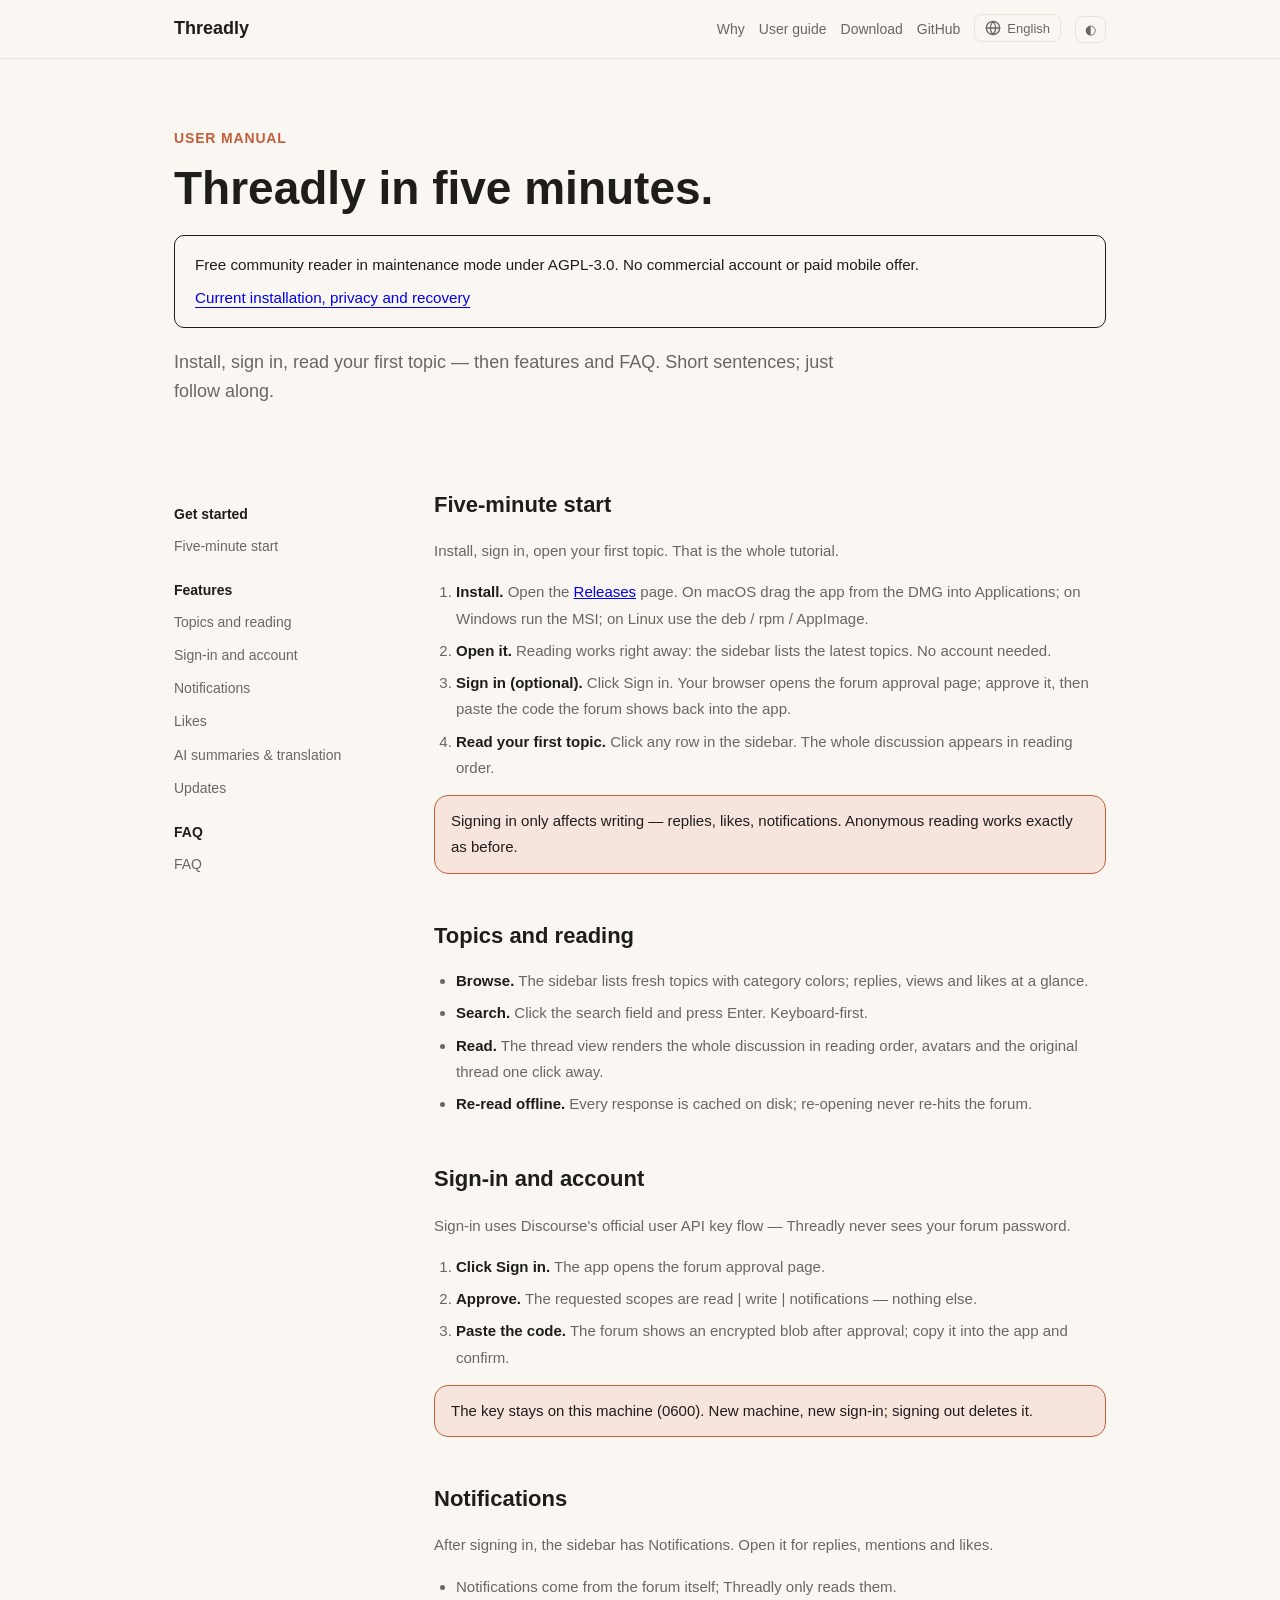
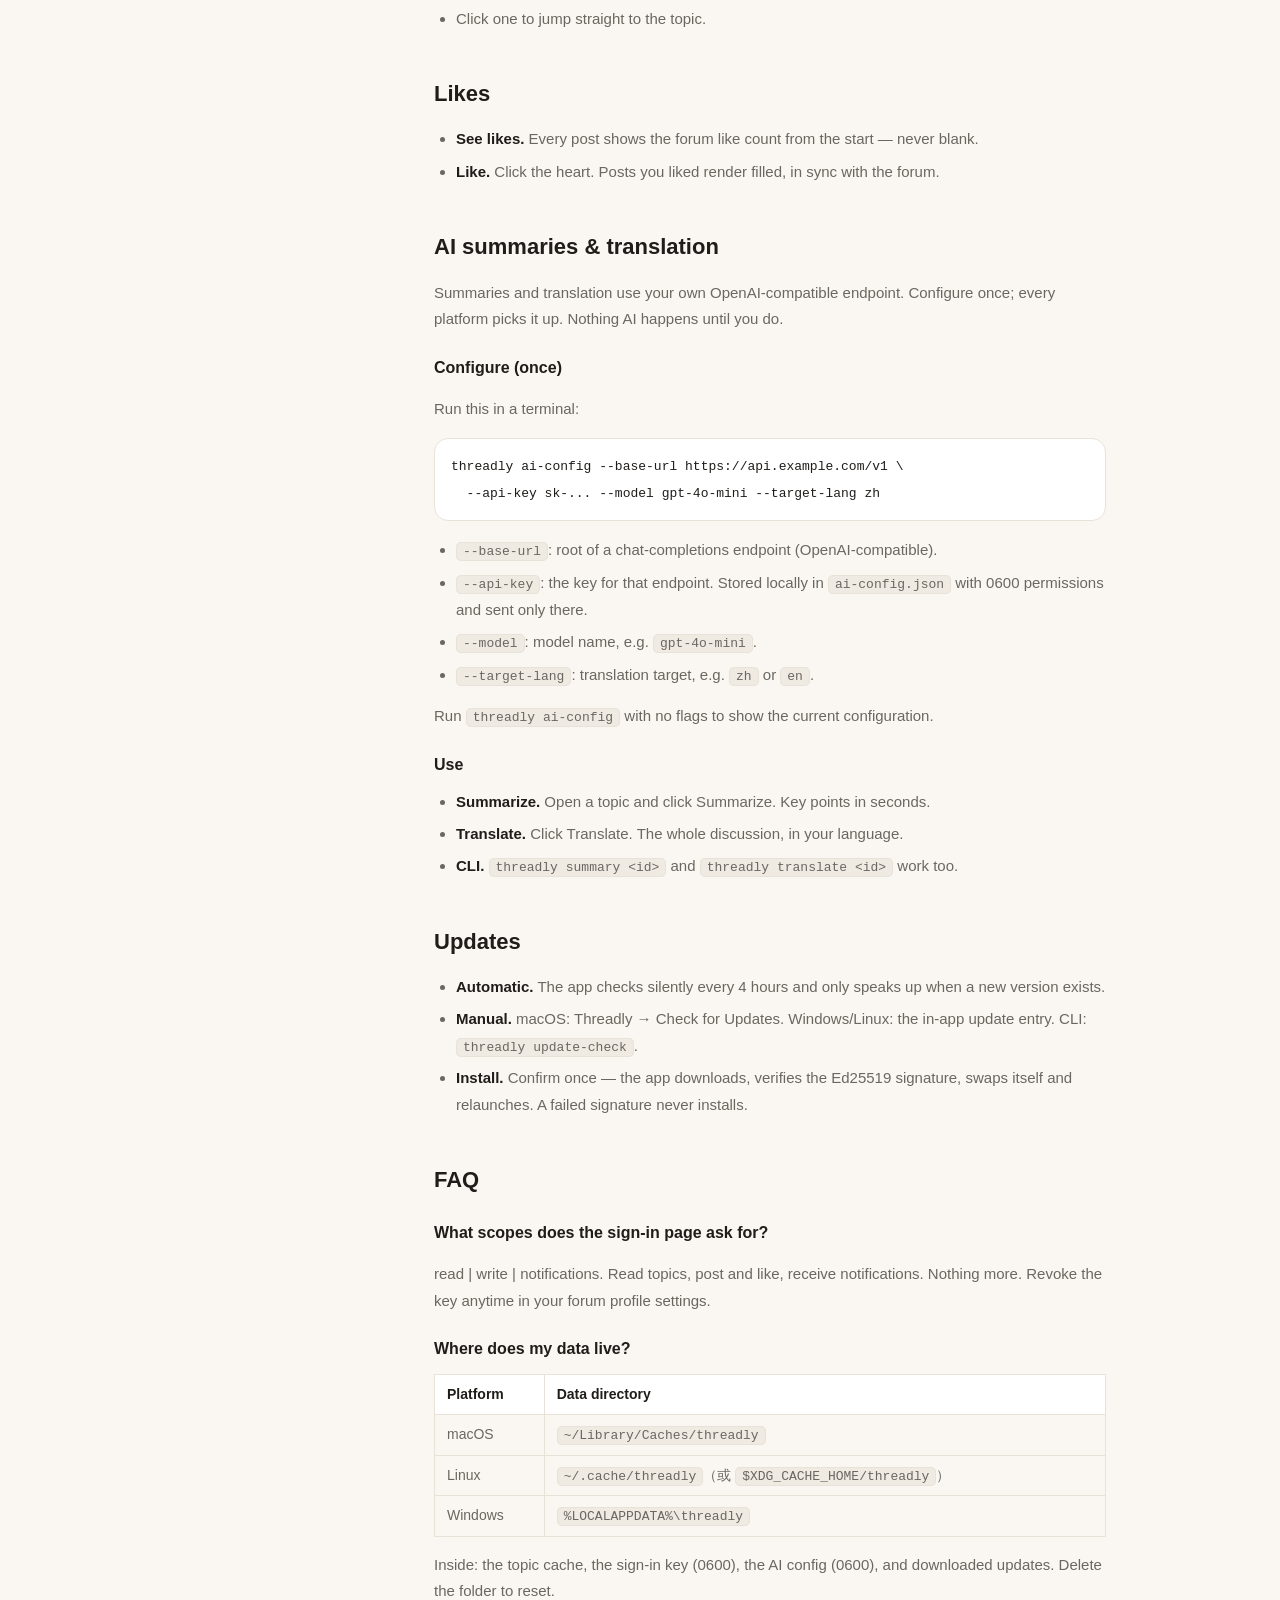
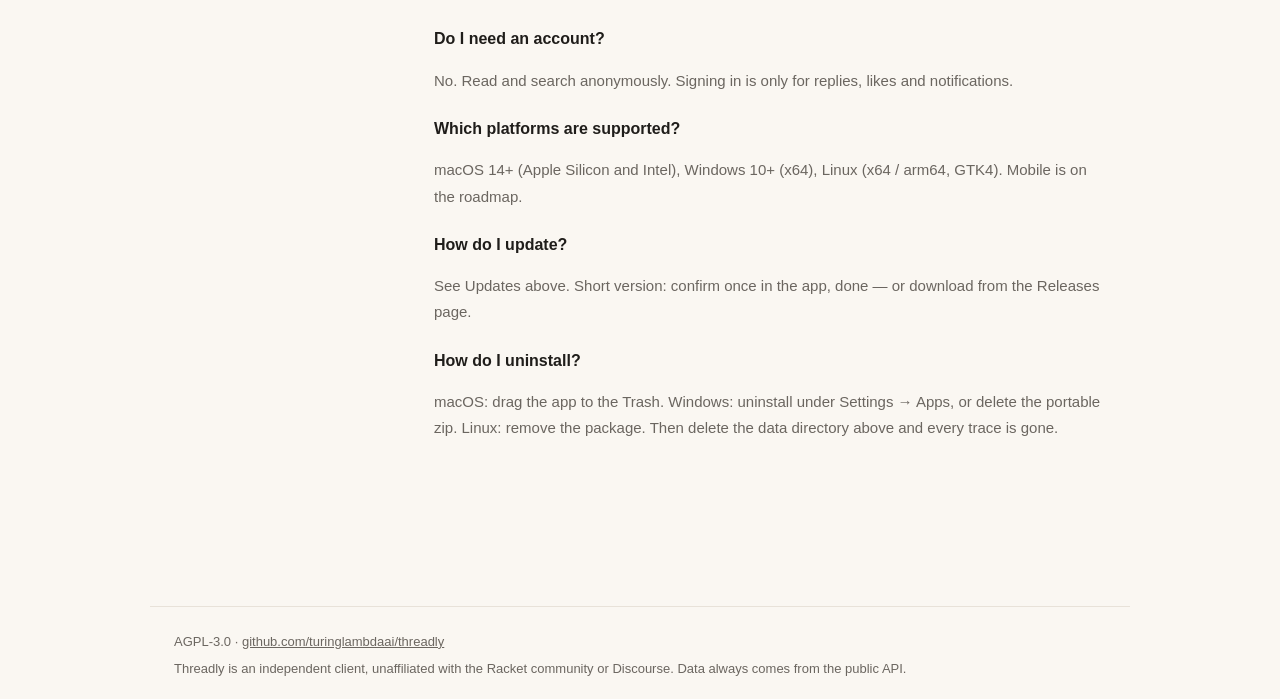
==== commit c866ccf4: "docs: align product homepage, reading and support paths Provide paired English/Chinese public guidan" ====
--- a/site/guide.html
+++ b/site/guide.html
@@ -41,6 +41,17 @@
   .manual th { color: var(--ink); background: var(--surface); }
   .manual td { color: var(--muted); }
 </style>
+<script>
+var _hmt = _hmt || [];
+(function() {
+  var hm = document.createElement("script");
+  hm.src = "https://hm.baidu.com/hm.js?8e2445912635226bcba0c400bfb6079d";
+  var s = document.getElementsByTagName("script")[0];
+  s.parentNode.insertBefore(hm, s);
+})();
+</script>
+<style>.lang-menu li.lang-choice{padding:0}.lang-menu .lang-choice button{display:block;width:100%;padding:8px 12px;border:0;background:transparent;color:inherit;font:inherit;text-align:left;cursor:pointer}.lang-menu .lang-choice button:focus-visible{outline:2px solid currentColor;outline-offset:-2px;border-radius:4px}</style>
+<style>.guide-status{margin:20px 0;padding:16px 20px;border:1px solid currentColor;border-radius:10px;font-size:.95rem;line-height:1.65}.guide-status p{margin:0 0 8px}.guide-status a{text-decoration:underline;text-underline-offset:4px}html:lang(en) .reader-zh,html:lang(zh) .reader-en{display:none!important}</style>
 </head>
 <body>
 <header class="nav">
@@ -57,8 +68,8 @@
           <span id="current-lang-label">English</span>
         </button>
         <ul class="lang-menu">
-          <li onclick="setLanguage('en')">English</li>
-          <li onclick="setLanguage('zh')">简体中文</li>
+          <li class="lang-choice"><button type="button" onclick="setLanguage('en')">English</button></li>
+          <li class="lang-choice"><button type="button" onclick="setLanguage('zh')">简体中文</button></li>
         </ul>
       </div>
       <button class="theme-btn" id="theme-btn" aria-label="Toggle theme">◐</button>
@@ -70,6 +81,7 @@
   <section class="hero" style="padding-bottom:8px">
     <p class="kicker" data-i18n="kicker">使用手册</p>
     <h1 data-i18n="hero-title">五分钟读懂 Threadly。</h1>
+<aside class="guide-status"><p class="reader-en " lang="en">Free community reader in maintenance mode under AGPL-3.0. No commercial account or paid mobile offer.</p><p class="reader-zh " lang="zh">AGPL-3.0 许可的免费社区阅读器，处于维护模式；不要求商业账号，也不销售移动端。</p><a class="reader-en" lang="en" href="https://github.com/turinglambdaai/threadly/blob/main/docs/USER-GUIDE.md">Current installation, privacy and recovery</a><a class="reader-zh" lang="zh" href="https://github.com/turinglambdaai/threadly/blob/main/docs/USER-GUIDE.zh-CN.md">当前安装、隐私与恢复</a></aside>
     <p class="lede" data-i18n="hero-lede">
       安装、登录、读第一个话题；再看核心功能与常见问题。句子短，照着做即可。
     </p>
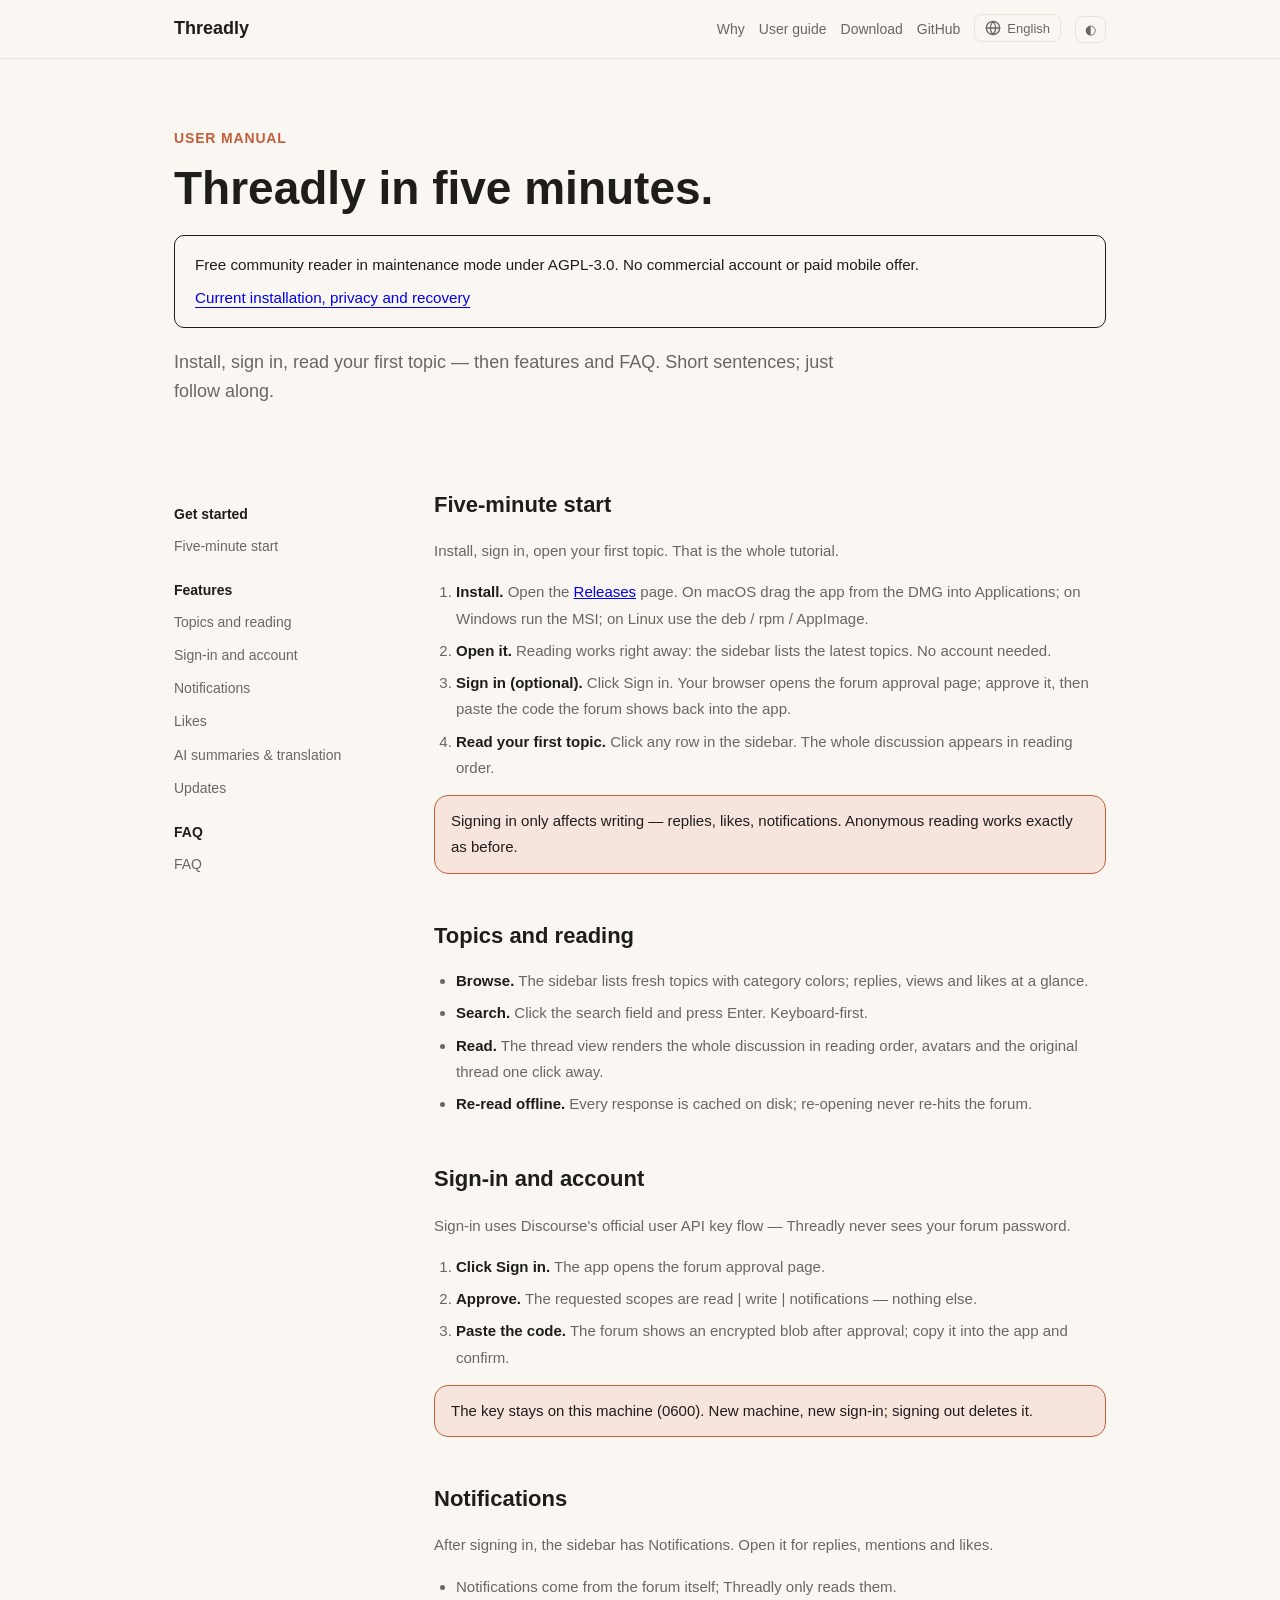
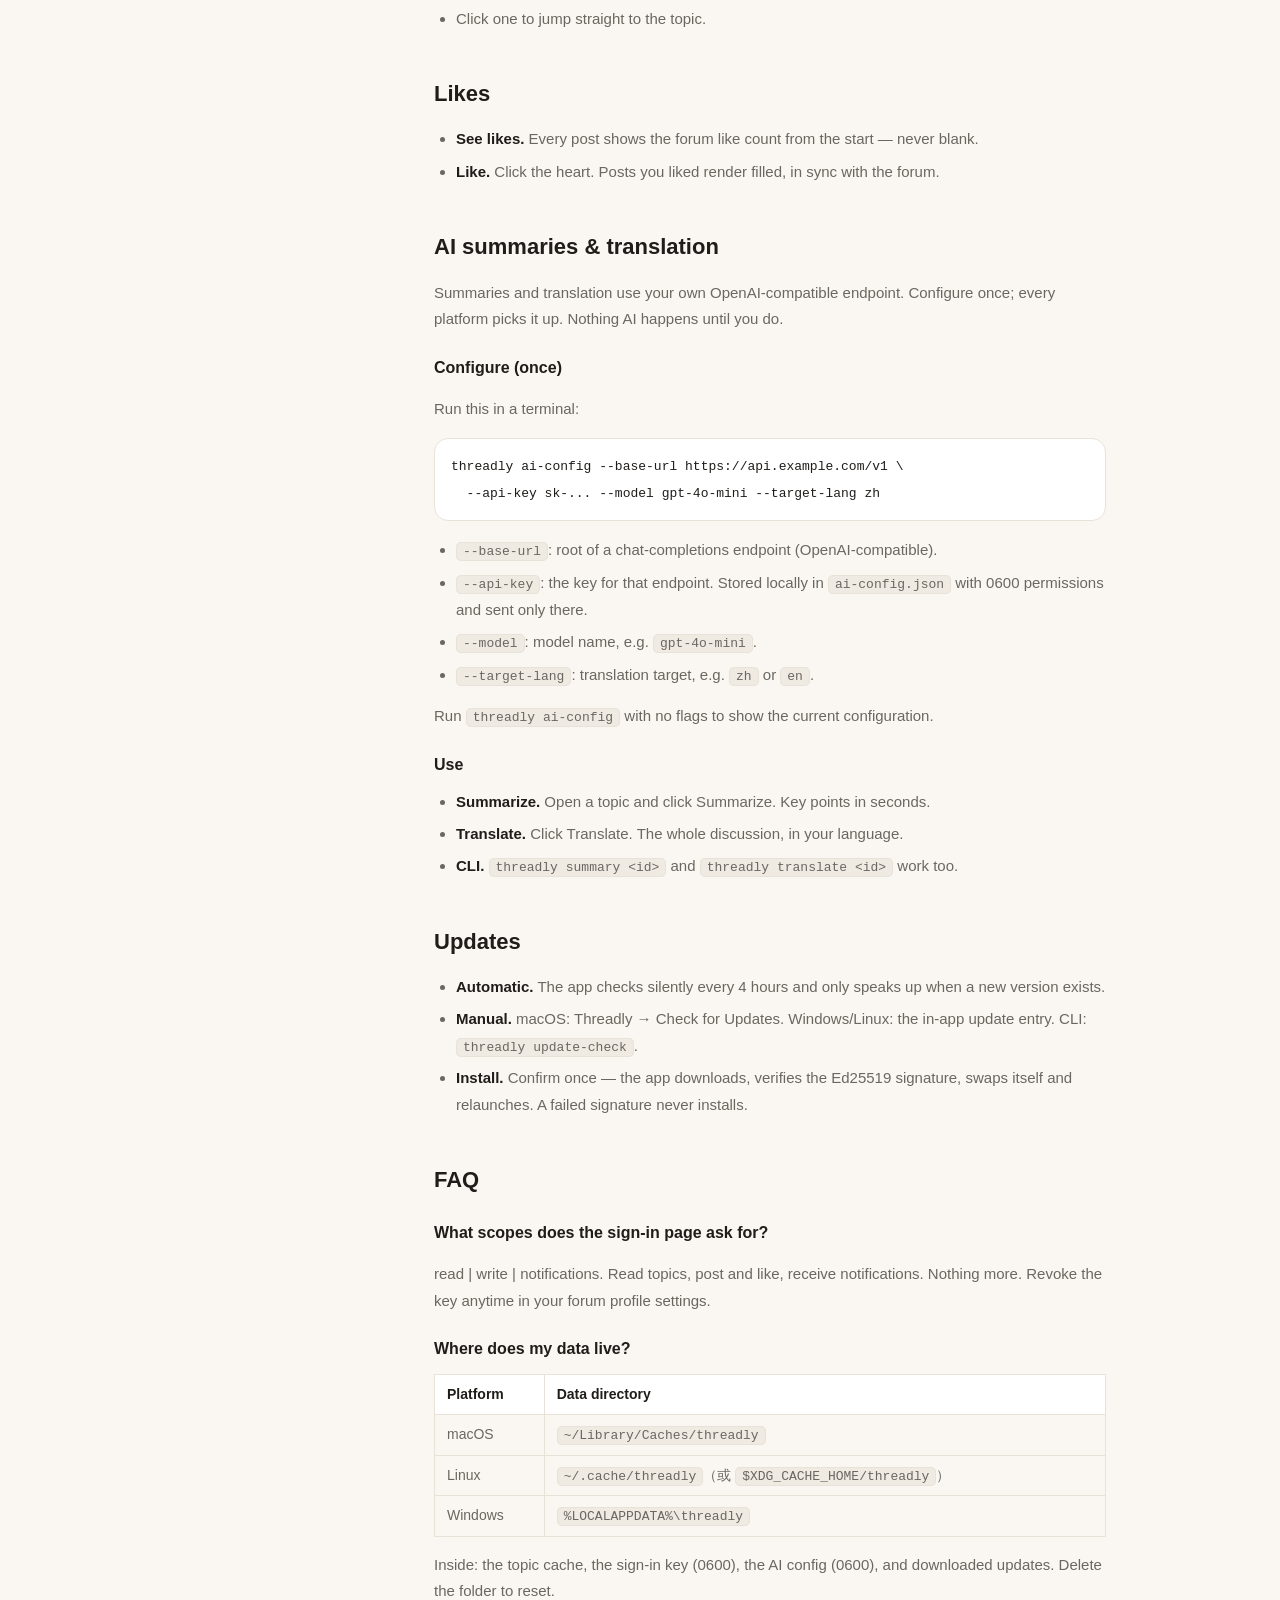
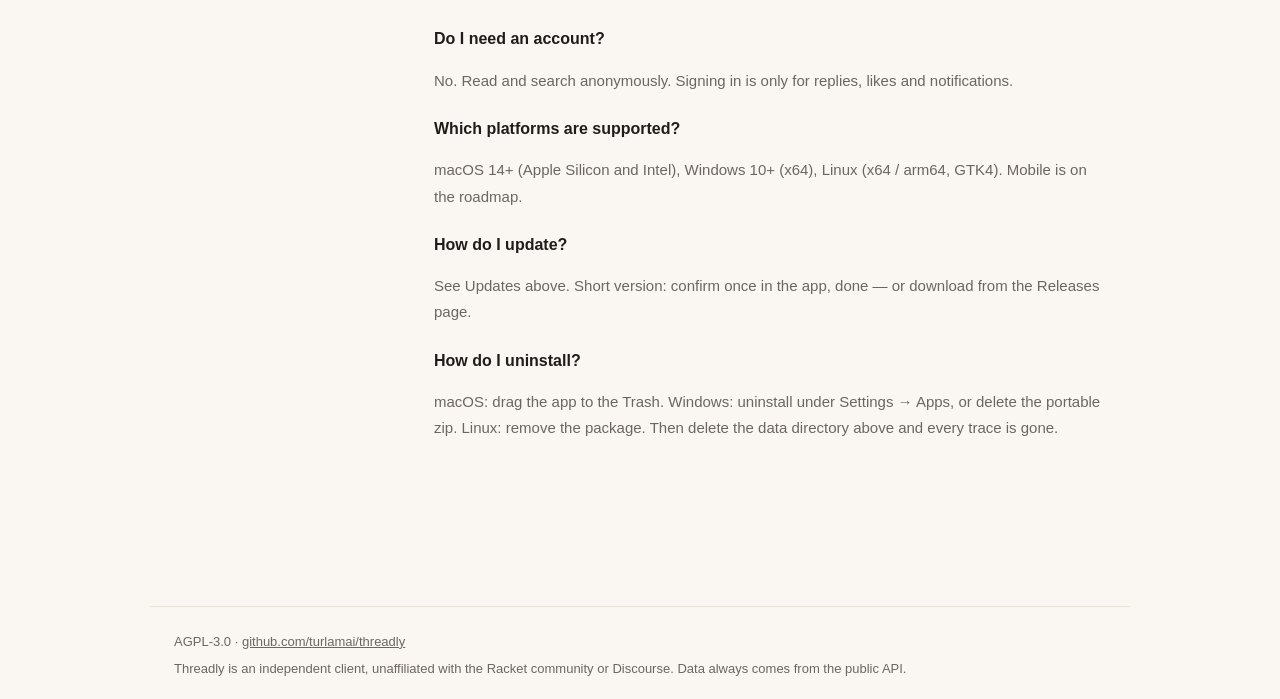
==== commit 7cc958f5: "chore: update GitHub owner references in site/guide.html" ====
--- a/site/guide.html
+++ b/site/guide.html
@@ -61,7 +61,7 @@
       <a href="index.html#why" data-i18n="nav.why">为什么需要</a>
       <a href="#" data-i18n="nav.guide">使用手册</a>
       <a href="index.html#download" data-i18n="nav.download">下载</a>
-      <a href="https://github.com/turinglambdaai/threadly" data-i18n="nav.github">GitHub</a>
+      <a href="https://github.com/turlamai/threadly" data-i18n="nav.github">GitHub</a>
       <div class="lang-dropdown-wrapper">
         <button class="lang-btn" type="button" aria-label="Switch language">
           <svg width="16" height="16" viewBox="0 0 24 24" fill="none" stroke="currentColor" stroke-width="2" stroke-linecap="round" stroke-linejoin="round"><circle cx="12" cy="12" r="10"></circle><line x1="2" y1="12" x2="22" y2="12"></line><path d="M12 2a15.3 15.3 0 0 1 4 10 15.3 15.3 0 0 1-4 10 15.3 15.3 0 0 1-4-10 15.3 15.3 0 0 1 4-10z"></path></svg>
@@ -81,7 +81,7 @@
   <section class="hero" style="padding-bottom:8px">
     <p class="kicker" data-i18n="kicker">使用手册</p>
     <h1 data-i18n="hero-title">五分钟读懂 Threadly。</h1>
-<aside class="guide-status"><p class="reader-en " lang="en">Free community reader in maintenance mode under AGPL-3.0. No commercial account or paid mobile offer.</p><p class="reader-zh " lang="zh">AGPL-3.0 许可的免费社区阅读器，处于维护模式；不要求商业账号，也不销售移动端。</p><a class="reader-en" lang="en" href="https://github.com/turinglambdaai/threadly/blob/main/docs/USER-GUIDE.md">Current installation, privacy and recovery</a><a class="reader-zh" lang="zh" href="https://github.com/turinglambdaai/threadly/blob/main/docs/USER-GUIDE.zh-CN.md">当前安装、隐私与恢复</a></aside>
+<aside class="guide-status"><p class="reader-en " lang="en">Free community reader in maintenance mode under AGPL-3.0. No commercial account or paid mobile offer.</p><p class="reader-zh " lang="zh">AGPL-3.0 许可的免费社区阅读器，处于维护模式；不要求商业账号，也不销售移动端。</p><a class="reader-en" lang="en" href="https://github.com/turlamai/threadly/blob/main/docs/USER-GUIDE.md">Current installation, privacy and recovery</a><a class="reader-zh" lang="zh" href="https://github.com/turlamai/threadly/blob/main/docs/USER-GUIDE.zh-CN.md">当前安装、隐私与恢复</a></aside>
     <p class="lede" data-i18n="hero-lede">
       安装、登录、读第一个话题；再看核心功能与常见问题。句子短，照着做即可。
     </p>
@@ -109,7 +109,7 @@
         <h2 data-i18n="qs-title">五分钟上手</h2>
         <p data-i18n="qs-lede">安装、登录、点开第一个话题。教程到这里就结束了。</p>
         <ol>
-          <li data-i18n="qs-1"><strong>安装。</strong>打开 <a href="https://github.com/turinglambdaai/threadly/releases/latest">Releases</a> 页。macOS 把 DMG 里的应用拖进「应用程序」；Windows 双击 MSI；Linux 用 deb / rpm / AppImage。</li>
+          <li data-i18n="qs-1"><strong>安装。</strong>打开 <a href="https://github.com/turlamai/threadly/releases/latest">Releases</a> 页。macOS 把 DMG 里的应用拖进「应用程序」；Windows 双击 MSI；Linux 用 deb / rpm / AppImage。</li>
           <li data-i18n="qs-2"><strong>打开。</strong>启动即读：侧栏列出论坛最新话题，不需要账号。</li>
           <li data-i18n="qs-3"><strong>登录（可选）。</strong>点「登录」。浏览器打开论坛授权页，点批准；把论坛显示的那串代码粘贴回应用。完成。</li>
           <li data-i18n="qs-4"><strong>读第一个话题。</strong>点侧栏任意一行。整条讨论按阅读顺序排好，长帖也能一口气读完。</li>
@@ -225,7 +225,7 @@
 </main>
 
 <footer>
-  <span>AGPL-3.0 · <a href="https://github.com/turinglambdaai/threadly">github.com/turinglambdaai/threadly</a></span>
+  <span>AGPL-3.0 · <a href="https://github.com/turlamai/threadly">github.com/turlamai/threadly</a></span>
   <span data-i18n="footer-note">Threadly 是独立客户端，与 Racket 社区和 Discourse 无隶属关系。数据始终来自公开接口。</span>
 </footer>
 
@@ -243,7 +243,7 @@
       'toc.updates': 'Updates', 'toc.faq': 'FAQ',
       'qs-title': 'Five-minute start',
       'qs-lede': 'Install, sign in, open your first topic. That is the whole tutorial.',
-      'qs-1': "<strong>Install.</strong> Open the <a href='https://github.com/turinglambdaai/threadly/releases/latest'>Releases</a> page. On macOS drag the app from the DMG into Applications; on Windows run the MSI; on Linux use the deb / rpm / AppImage.",
+      'qs-1': "<strong>Install.</strong> Open the <a href='https://github.com/turlamai/threadly/releases/latest'>Releases</a> page. On macOS drag the app from the DMG into Applications; on Windows run the MSI; on Linux use the deb / rpm / AppImage.",
       'qs-2': '<strong>Open it.</strong> Reading works right away: the sidebar lists the latest topics. No account needed.',
       'qs-3': '<strong>Sign in (optional).</strong> Click Sign in. Your browser opens the forum approval page; approve it, then paste the code the forum shows back into the app.',
       'qs-4': '<strong>Read your first topic.</strong> Click any row in the sidebar. The whole discussion appears in reading order.',
@@ -310,7 +310,7 @@
       'toc.updates': '更新', 'toc.faq': '常见问题',
       'qs-title': '五分钟上手',
       'qs-lede': '安装、登录、点开第一个话题。教程到这里就结束了。',
-      'qs-1': '<strong>安装。</strong>打开 <a href="https://github.com/turinglambdaai/threadly/releases/latest">Releases</a> 页。macOS 把 DMG 里的应用拖进「应用程序」；Windows 双击 MSI；Linux 用 deb / rpm / AppImage。',
+      'qs-1': '<strong>安装。</strong>打开 <a href="https://github.com/turlamai/threadly/releases/latest">Releases</a> 页。macOS 把 DMG 里的应用拖进「应用程序」；Windows 双击 MSI；Linux 用 deb / rpm / AppImage。',
       'qs-2': '<strong>打开。</strong>启动即读：侧栏列出论坛最新话题，不需要账号。',
       'qs-3': '<strong>登录（可选）。</strong>点「登录」。浏览器打开论坛授权页，点批准；把论坛显示的那串代码粘贴回应用。完成。',
       'qs-4': '<strong>读第一个话题。</strong>点侧栏任意一行。整条讨论按阅读顺序排好，长帖也能一口气读完。',
